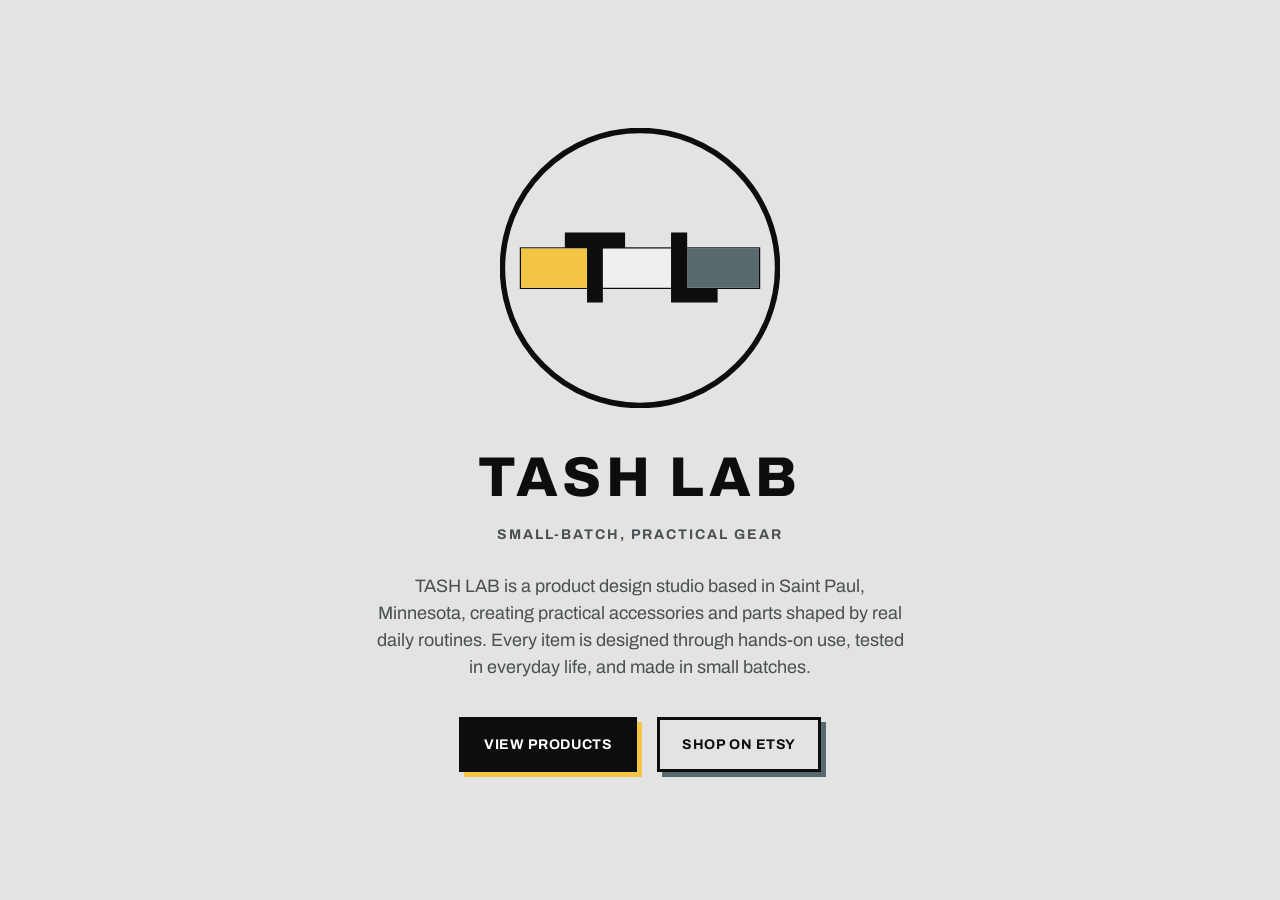
==== index.html @ 22f56d89 "Initial TASH LAB site: landing page, products, vial holder Co-Authored-By: Claude Opus 5.5 <noreply@" ====
<!doctype html>
<html lang="en">
<head>
  <meta charset="utf-8">
  <meta name="viewport" content="width=device-width, initial-scale=1">
  <title>TASH LAB — Small-Batch, Practical Gear</title>
  <meta name="description" content="TASH LAB is a product design studio based in Saint Paul, Minnesota, creating practical accessories and parts shaped by real daily routines. Every item is designed through hands-on use, tested in everyday life, and made in small batches.">
  <link rel="icon" href="/favicon.svg" type="image/svg+xml">
  <meta property="og:title" content="TASH LAB — Small-Batch, Practical Gear">
  <meta property="og:description" content="TASH LAB is a product design studio based in Saint Paul, Minnesota, creating practical accessories and parts shaped by real daily routines. Every item is designed through hands-on use, tested in everyday life, and made in small batches.">
  <meta property="og:image" content="https://tashlab.net/images/vial-holders.webp">
  <link rel="preconnect" href="https://fonts.googleapis.com">
  <link rel="preconnect" href="https://fonts.gstatic.com" crossorigin>
  <link href="https://fonts.googleapis.com/css2?family=Archivo:wght@400;500;700;800&display=swap" rel="stylesheet">
  <link rel="stylesheet" href="/styles.css">
</head>
<body>

  <main class="landing">
    <svg class="mark" viewBox="61 43 920 920" role="img" aria-label="TASH LAB logo">
          <circle cx="521" cy="503" r="452" fill="#e3e3e3" stroke="#0d0d0d" stroke-width="18"/>
          <rect x="128" y="437" width="786" height="133" fill="#efefee" stroke="#0d0d0d" stroke-width="4"/>
          <rect x="130" y="439" width="217" height="129" fill="#f4c445"/>
          <rect x="676" y="439" width="236" height="129" fill="#586a6e"/>
          <path fill="#0d0d0d" d="M274 386h198v51h-73v179h-52V437h-73zM623 386h53v184h100v46H623z"/>
        </svg>
    <h1>TASH LAB</h1>
    <p class="tagline">Small-Batch, Practical Gear</p>
    <p class="about">TASH LAB is a product design studio based in Saint Paul, Minnesota, creating practical accessories and parts shaped by real daily routines. Every item is designed through hands-on use, tested in everyday life, and made in small batches.</p>
    <div class="actions">
      <a class="btn" href="/products/">View products</a>
      <a class="btn ghost" href="https://www.etsy.com/shop/TASHLAB" target="_blank" rel="noopener">Shop on Etsy</a>
    </div>
  </main>

</body>
</html>
---- styles.css ----
:root {
  --bg: #e3e3e3;
  --paper: #efefee;
  --ink: #0d0d0d;
  --muted: #4a4f51;
  --yellow: #f4c445;
  --slate: #586a6e;
  --line: 3px solid var(--ink);
}
* { box-sizing: border-box; }
html { scroll-behavior: smooth; }
body {
  margin: 0;
  background: var(--bg);
  color: var(--ink);
  font-family: "Archivo", "Helvetica Neue", Arial, sans-serif;
  line-height: 1.5;
  -webkit-font-smoothing: antialiased;
}
img { max-width: 100%; display: block; }
a { color: inherit; }
.wrap { max-width: 1120px; margin: 0 auto; padding: 0 20px; }

/* Header */
header { border-bottom: var(--line); background: var(--bg); position: sticky; top: 0; z-index: 10; }
.nav { display: flex; align-items: center; justify-content: space-between; height: 72px; }
.brand { display: flex; align-items: center; gap: 12px; text-decoration: none; }
.brand svg { width: 44px; height: 44px; }
.brand span { font-weight: 800; font-size: 22px; letter-spacing: .08em; }

.btn {
  display: inline-flex; align-items: center; gap: 10px;
  background: var(--ink); color: #fff; text-decoration: none;
  font-weight: 700; letter-spacing: .04em; text-transform: uppercase; font-size: 14px;
  padding: 14px 22px; border: var(--line);
  box-shadow: 5px 5px 0 var(--yellow);
  transition: transform .12s ease, box-shadow .12s ease;
}
.btn:hover { transform: translate(-2px, -2px); box-shadow: 7px 7px 0 var(--yellow); }
.btn:active { transform: translate(3px, 3px); box-shadow: 2px 2px 0 var(--yellow); }
.btn.small { padding: 10px 16px; font-size: 13px; box-shadow: 4px 4px 0 var(--yellow); }
.btn svg { width: 16px; height: 16px; }

/* Tri-bar motif from the logo */
.tribar { display: inline-flex; border: 2px solid var(--ink); height: 14px; width: 84px; }
.tribar i { flex: 1; }
.tribar i:nth-child(1) { background: var(--yellow); }
.tribar i:nth-child(2) { background: var(--paper); border-left: 2px solid var(--ink); border-right: 2px solid var(--ink); }
.tribar i:nth-child(3) { background: var(--slate); }

/* Hero */
.hero { padding: 64px 0 72px; }
.hero-grid { display: grid; grid-template-columns: 1fr 1.15fr; gap: 48px; align-items: center; }
.hero h1 {
  font-size: clamp(40px, 6vw, 72px); line-height: .98; font-weight: 800;
  letter-spacing: -.01em; margin: 18px 0 20px; text-transform: uppercase;
}
.hero p.lede { font-size: 19px; color: var(--muted); max-width: 30ch; margin: 0 0 32px; }
.hero figure { margin: 0; border: var(--line); background: #f4f4f4; box-shadow: 10px 10px 0 var(--slate); }
.hero figure img { width: 100%; height: auto; aspect-ratio: 25 / 14; object-fit: cover; }
.note { font-size: 13px; color: var(--muted); margin-top: 16px; }

/* Features */
section { padding: 72px 0; }
.eyebrow { font-size: 13px; font-weight: 700; letter-spacing: .14em; text-transform: uppercase; color: var(--muted); display: flex; align-items: center; gap: 12px; }
h2 { font-size: clamp(30px, 4vw, 44px); font-weight: 800; text-transform: uppercase; line-height: 1.05; margin: 12px 0 36px; }
.features { border-top: var(--line); }
.feat-grid { display: grid; grid-template-columns: repeat(3, 1fr); border: var(--line); background: var(--paper); }
.feat { padding: 28px; }
.feat + .feat { border-left: var(--line); }
.feat .num { font-weight: 800; font-size: 14px; display: inline-block; padding: 2px 8px; border: 2px solid var(--ink); margin-bottom: 18px; }
.feat:nth-child(1) .num { background: var(--yellow); }
.feat:nth-child(2) .num { background: #fff; }
.feat:nth-child(3) .num { background: var(--slate); color: #fff; }
.feat h3 { font-size: 21px; font-weight: 800; margin: 0 0 8px; text-transform: uppercase; }
.feat p { margin: 0; color: var(--muted); }

/* Colors */
.colors { border-top: var(--line); }
.swatches { display: grid; grid-template-columns: repeat(4, 1fr); gap: 20px; }
.swatch { border: var(--line); background: var(--paper); }
.swatch .chip { aspect-ratio: 4 / 3; border-bottom: var(--line); position: relative; }
.swatch .chip::after { /* subtle matte grain */
  content: ""; position: absolute; inset: 0;
  background: radial-gradient(rgba(255,255,255,.06) 1px, transparent 1px) 0 0 / 4px 4px;
}
.swatch .label { padding: 14px 16px; display: flex; justify-content: space-between; align-items: baseline; }
.swatch .label b { font-weight: 800; text-transform: uppercase; letter-spacing: .04em; }
.swatch .label span { font-size: 13px; color: var(--muted); }

/* CTA */
.cta { border-top: var(--line); background: var(--ink); color: #fff; }
.cta .wrap { display: flex; align-items: center; justify-content: space-between; gap: 32px; flex-wrap: wrap; }
.cta h2 { margin: 0; color: #fff; }
.cta p { margin: 8px 0 0; color: #c9cccd; }
.cta .btn { background: var(--yellow); color: var(--ink); box-shadow: 5px 5px 0 #fff; }
.cta .btn:hover { box-shadow: 7px 7px 0 #fff; }

footer { border-top: var(--line); padding: 28px 0; font-size: 14px; color: var(--muted); }
footer .wrap { display: flex; justify-content: space-between; gap: 16px; flex-wrap: wrap; align-items: center; }
footer a { font-weight: 700; color: var(--ink); }

@media (max-width: 860px) {
  .hero { padding: 40px 0 56px; }
  .hero-grid { grid-template-columns: 1fr; gap: 36px; }
  .hero figure { box-shadow: 6px 6px 0 var(--slate); }
  .feat-grid { grid-template-columns: 1fr; }
  .feat + .feat { border-left: 0; border-top: var(--line); }
  .swatches { grid-template-columns: repeat(2, 1fr); gap: 14px; }
  section { padding: 56px 0; }
}
@media (max-width: 420px) {
  .brand span { font-size: 18px; }
  .btn.small { padding: 9px 12px; font-size: 12px; }
}

/* Nav links */
.nav-links { display: flex; align-items: center; gap: 24px; }
.nav-links a.link { font-weight: 700; font-size: 14px; letter-spacing: .06em; text-transform: uppercase; text-decoration: none; }
.nav-links a.link:hover, .nav-links a.link[aria-current] { text-decoration: underline; text-underline-offset: 6px; text-decoration-thickness: 2px; }

/* Landing */
.landing { min-height: 100vh; display: flex; flex-direction: column; align-items: center; justify-content: center; text-align: center; padding: 48px 20px; }
.landing .mark { width: min(280px, 64vw); height: auto; }
.landing h1 { font-size: clamp(36px, 7vw, 56px); font-weight: 800; letter-spacing: .08em; margin: 28px 0 4px; }
.landing .tagline { font-weight: 700; text-transform: uppercase; letter-spacing: .14em; font-size: 14px; color: var(--muted); margin: 0 0 28px; }
.landing .about { max-width: 54ch; font-size: 18px; color: var(--muted); margin: 0 0 36px; }
.landing .actions { display: flex; gap: 20px; flex-wrap: wrap; justify-content: center; }
.btn.ghost { background: transparent; color: var(--ink); box-shadow: 5px 5px 0 var(--slate); }
.btn.ghost:hover { box-shadow: 7px 7px 0 var(--slate); }

/* Product grid */
.page-head { padding: 56px 0 8px; }
.page-head h1 { font-size: clamp(36px, 5vw, 56px); font-weight: 800; text-transform: uppercase; margin: 12px 0 0; }
.grid { display: grid; grid-template-columns: repeat(auto-fill, minmax(280px, 1fr)); gap: 28px; padding: 32px 0 80px; }
.card { border: var(--line); background: var(--paper); text-decoration: none; display: flex; flex-direction: column; transition: transform .12s ease, box-shadow .12s ease; }
.card:hover { transform: translate(-3px, -3px); box-shadow: 6px 6px 0 var(--yellow); }
.card img { width: 100%; height: auto; aspect-ratio: 4 / 3; object-fit: cover; border-bottom: var(--line); background: #f4f4f4; }
.card .body { padding: 18px 20px 22px; }
.card h2 { font-size: 20px; margin: 0 0 6px; }
.card p { margin: 0; color: var(--muted); font-size: 15px; }
.card .dots { display: flex; gap: 6px; margin-top: 14px; }
.card .dots i { width: 16px; height: 16px; border: 2px solid var(--ink); border-radius: 50%; }
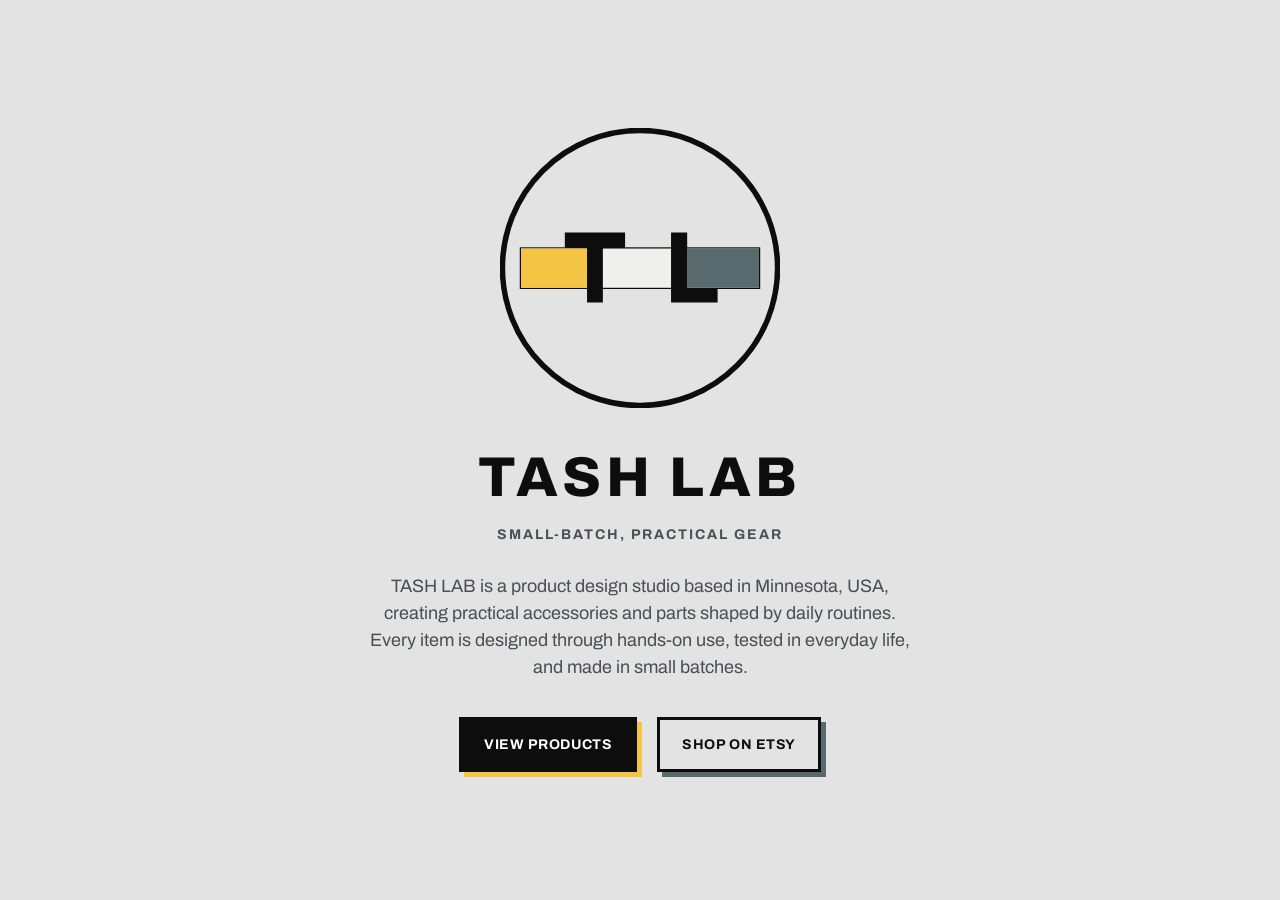
==== commit 24ba3a1a: "Sync site with Etsy: listing link, $12 price, specs, updated About Co-Authored-By: Claude Opus 5.5 <" ====
--- a/index.html
+++ b/index.html
@@ -4,10 +4,10 @@
   <meta charset="utf-8">
   <meta name="viewport" content="width=device-width, initial-scale=1">
   <title>TASH LAB — Small-Batch, Practical Gear</title>
-  <meta name="description" content="TASH LAB is a product design studio based in Saint Paul, Minnesota, creating practical accessories and parts shaped by real daily routines. Every item is designed through hands-on use, tested in everyday life, and made in small batches.">
+  <meta name="description" content="TASH LAB is a product design studio based in Minnesota, USA, creating practical accessories and parts shaped by daily routines. Every item is designed through hands-on use, tested in everyday life, and made in small batches.">
   <link rel="icon" href="/favicon.svg" type="image/svg+xml">
   <meta property="og:title" content="TASH LAB — Small-Batch, Practical Gear">
-  <meta property="og:description" content="TASH LAB is a product design studio based in Saint Paul, Minnesota, creating practical accessories and parts shaped by real daily routines. Every item is designed through hands-on use, tested in everyday life, and made in small batches.">
+  <meta property="og:description" content="TASH LAB is a product design studio based in Minnesota, USA, creating practical accessories and parts shaped by daily routines. Every item is designed through hands-on use, tested in everyday life, and made in small batches.">
   <meta property="og:image" content="https://tashlab.net/images/vial-holders.webp">
   <link rel="preconnect" href="https://fonts.googleapis.com">
   <link rel="preconnect" href="https://fonts.gstatic.com" crossorigin>
@@ -26,7 +26,7 @@
         </svg>
     <h1>TASH LAB</h1>
     <p class="tagline">Small-Batch, Practical Gear</p>
-    <p class="about">TASH LAB is a product design studio based in Saint Paul, Minnesota, creating practical accessories and parts shaped by real daily routines. Every item is designed through hands-on use, tested in everyday life, and made in small batches.</p>
+    <p class="about">TASH LAB is a product design studio based in Minnesota, USA, creating practical accessories and parts shaped by daily routines. Every item is designed through hands-on use, tested in everyday life, and made in small batches.</p>
     <div class="actions">
       <a class="btn" href="/products/">View products</a>
       <a class="btn ghost" href="https://www.etsy.com/shop/TASHLAB" target="_blank" rel="noopener">Shop on Etsy</a>
--- a/styles.css
+++ b/styles.css
@@ -141,3 +141,14 @@
 .card p { margin: 0; color: var(--muted); font-size: 15px; }
 .card .dots { display: flex; gap: 6px; margin-top: 14px; }
 .card .dots i { width: 16px; height: 16px; border: 2px solid var(--ink); border-radius: 50%; }
+
+/* Price + specs */
+.price { font-weight: 800; color: var(--ink); margin-top: 10px; }
+.price.big { font-size: 28px; margin: -12px 0 28px; }
+.specs { border-top: var(--line); }
+.spec-list { margin: 0; border: var(--line); background: var(--paper); }
+.spec-list > div { display: grid; grid-template-columns: 180px 1fr; gap: 16px; padding: 16px 24px; }
+.spec-list > div + div { border-top: 2px solid var(--ink); }
+.spec-list dt { font-weight: 800; text-transform: uppercase; letter-spacing: .06em; font-size: 14px; }
+.spec-list dd { margin: 0; color: var(--muted); }
+@media (max-width: 600px) { .spec-list > div { grid-template-columns: 1fr; gap: 2px; } }
